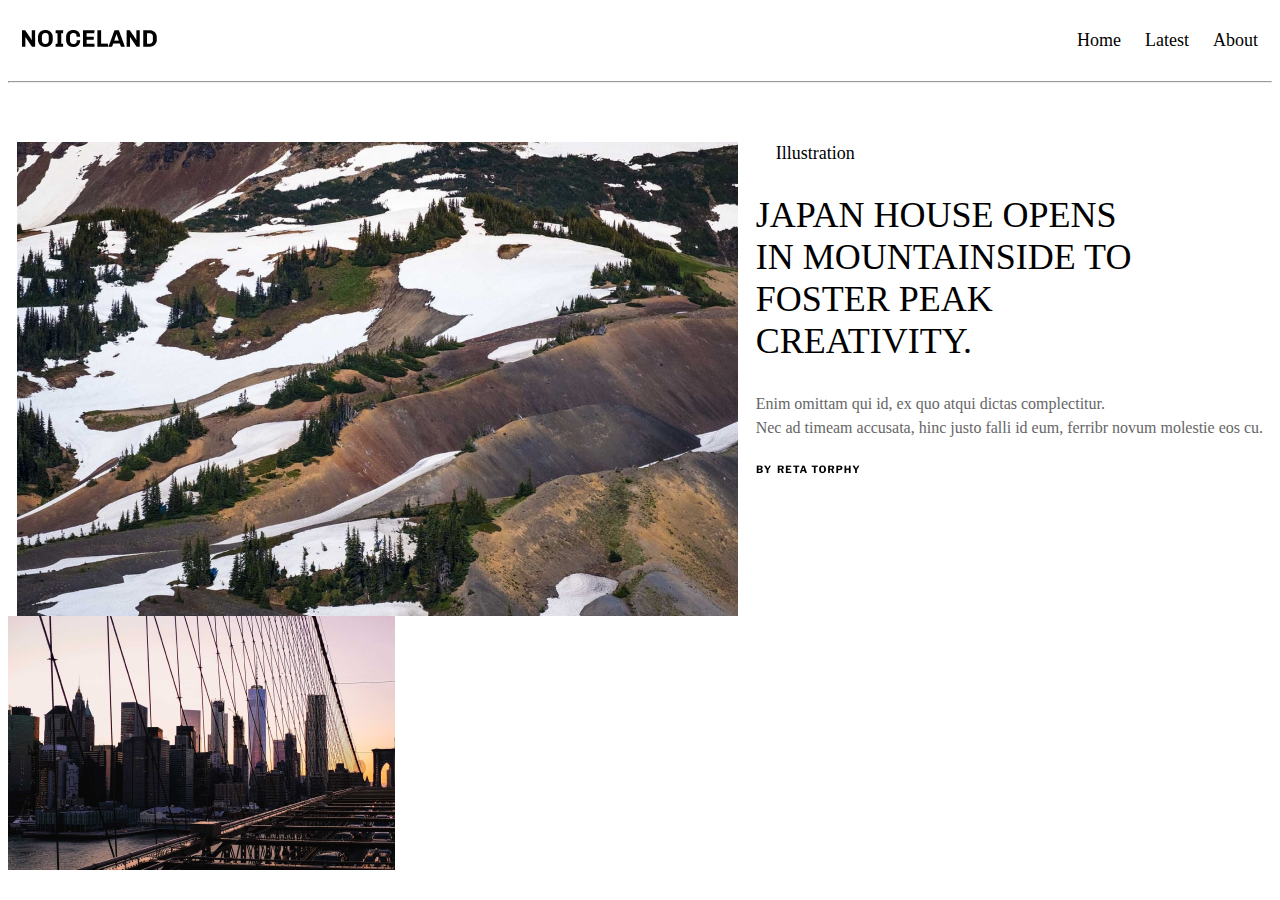
==== index.html/index.html @ 40bdf361 "header dan" ====
<!DOCTYPE html>
<html lang="en">

<head>
    <meta charset="UTF-8">
    <meta http-equiv="X-UA-Compatible" content="IE=edge">
    <meta name="viewport" content="width=device-width, initial-scale=1.0">
    <title>Document</title>
    <link rel="stylesheet" href="../main.CSS/main.CSS">
</head>

<body>
    <header>
        <nav>
            <!-- <h2></h2> -->
            <div class="first_part">
                <div>
                    <div>
                        <img src="./image/logo.png" alt="">
                    </div>
                 </div>
                 <div >
                    <a class="likn" href="#">Home</a>
                    <a class="likn" href="#">Latest</a>
                    <a class="likn" href="#">About</a>
                </div>
            </div>
        </nav>
    </header>
    <hr>
    <main>
        <section>
            <div class="section1">
                <div class="image1">
                    <img src="./image/moutant.png" alt="">
                </div>
                <div class="text1">
                    <a class="likn" href="#">Illustration</a>
                    <h2 class="japan">Japan House opens <br> in mountainside to <br> foster peak <br> creativity.</h2>
                    <h4 class="japan1">Enim omittam qui id, ex quo atqui dictas complectitur. <br> Nec ad timeam accusata, hinc justo falli id eum, ferribr
                          novum molestie eos cu.</h4>
                          <img src="./image/Frame.png" alt="">
                </div>
            </div>
        </section>
        <section>
            <div class="">
                <img src="./image/CITY.png" alt="">
            </div>
            <div class="text">

            </div>
        </section>
    </main>
</body>

</html>
---- main.CSS/main.CSS ----
@import url('https://fonts.googleapis.com/css2?family=Mulish:wght@700&display=swap');

.parent {

    font-family: 'Franklin Gothic Medium', 'Arial Narrow', Arial, sans-serif;
}


.likn {
    margin-left: 20px;
    font-size: 18px;
    color: black;
    text-decoration: none;
}

.japan {
    font-size: 40px;
    font-family: 'Mulish', sans-serif;
}

.first_part {
    margin-bottom: 30px;
    margin-top: 30px;
    gap: 900px;
    display: flex;
    align-items: center;
    justify-content: center;
}

.image1 {
    height: 474px;
}

.text1 {
    margin-top: -130px;
    height: 342px;
    left: 60%;
    right: 0%;
    top: 0px;
}

.section1 {
    margin-top: 59px;
    display: flex;
    align-items: center;
    justify-content: space-around;
}

.japan {
    font-family: 'Tenor Sans';
    font-style: normal;
    font-weight: 400;
    font-size: 36px;
    line-height: 42px;

    text-transform: uppercase;

    color: #000000;

}

.japan1 {
    font-family: 'Source Serif Pro';
    font-style: normal;
    font-weight: 400;
    font-size: 16px;
    line-height: 24px;
    /* or 150% */


    color: #666666;
}
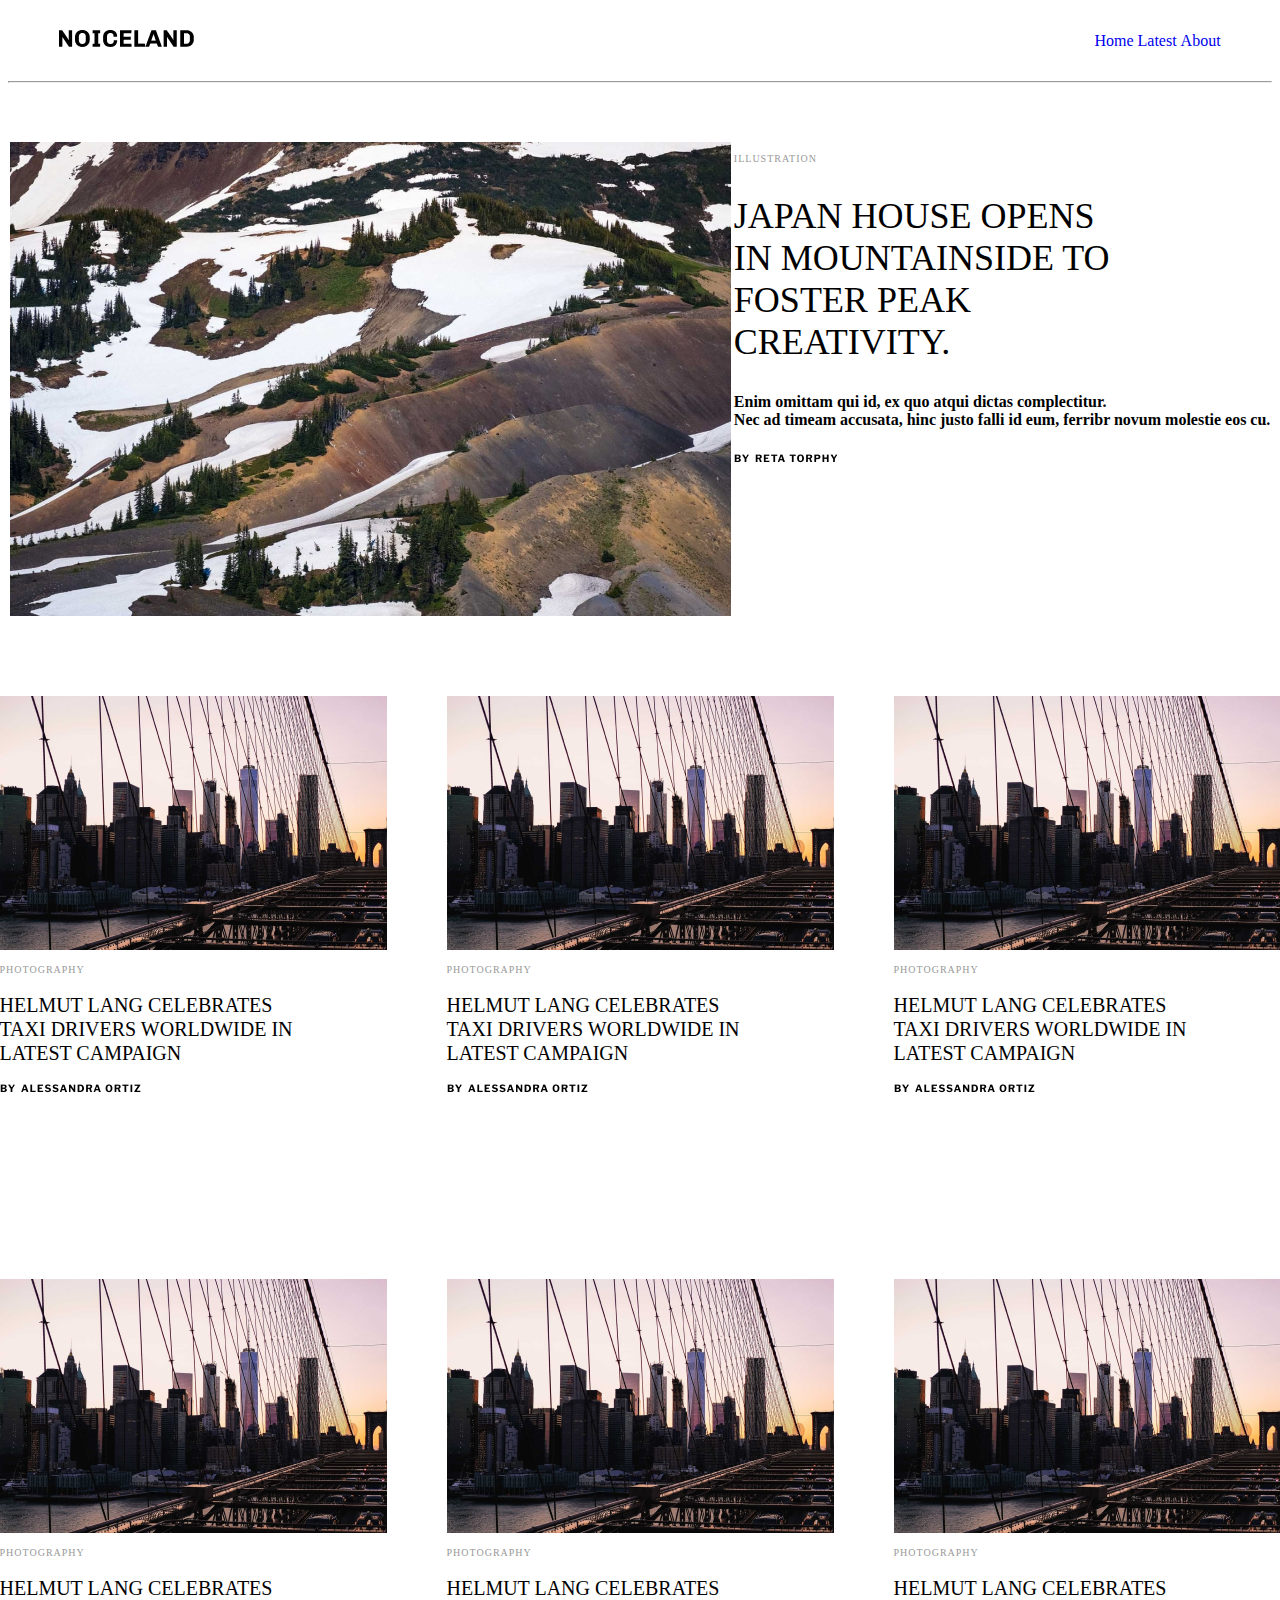
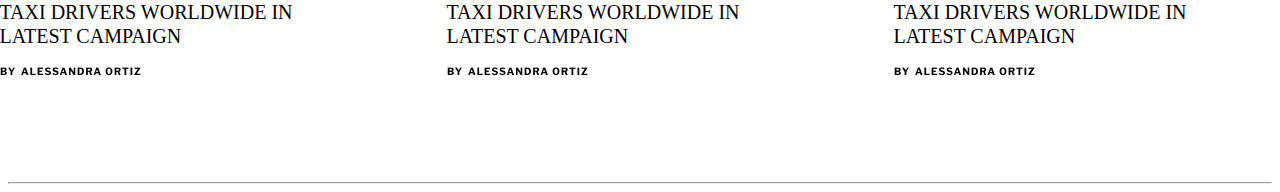
==== commit 1481e4ec: "uy vazifa" ====
--- a/index.html/index.html
+++ b/index.html/index.html
@@ -18,8 +18,8 @@
                     <div>
                         <img src="./image/logo.png" alt="">
                     </div>
-                 </div>
-                 <div >
+                </div>
+                <div>
                     <a class="likn" href="#">Home</a>
                     <a class="likn" href="#">Latest</a>
                     <a class="likn" href="#">About</a>
@@ -35,21 +35,87 @@
                     <img src="./image/moutant.png" alt="">
                 </div>
                 <div class="text1">
-                    <a class="likn" href="#">Illustration</a>
+                    <p class="Photography">Illustration</p>
                     <h2 class="japan">Japan House opens <br> in mountainside to <br> foster peak <br> creativity.</h2>
-                    <h4 class="japan1">Enim omittam qui id, ex quo atqui dictas complectitur. <br> Nec ad timeam accusata, hinc justo falli id eum, ferribr
-                          novum molestie eos cu.</h4>
-                          <img src="./image/Frame.png" alt="">
+                    <h4 class="japan1">Enim omittam qui id, ex quo atqui dictas complectitur. <br> Nec ad timeam
+                        accusata, hinc justo falli id eum, ferribr
+                        novum molestie eos cu.</h4>
+                    <img src="./image/Frame.png" alt="">
                 </div>
             </div>
         </section>
         <section>
-            <div class="">
-                <img src="./image/CITY.png" alt="">
+            <div class="three_in_one">
+                <div class="big_box">
+                    <div class="image2">
+                        <img src="./image/CITY.png" alt="">
+                    </div>
+                    <div class="text">
+                        <p class="Photography">Photography</p>
+                        <h2 class="japan3">Helmut Lang celebrates <br> taxi drivers worldwide in <br> latest campaign
+                        </h2>
+                        <img src="./image/by.png" alt="">
+                    </div>
+                </div>
+                <div class="big_box">
+                    <div class="image2">
+                        <img src="./image/CITY.png" alt="">
+                    </div>
+                    <div class="text">
+                        <p class="Photography">Photography</p>
+                        <h2 class="japan3">Helmut Lang celebrates <br> taxi drivers worldwide in <br> latest campaign
+                        </h2>
+                        <img src="./image/by.png" alt="">
+                    </div>
+                </div>
+                <div class="big_box">
+                    <div class="image2">
+                        <img src="./image/CITY.png" alt="">
+                    </div>
+                    <div class="text">
+                        <p class="Photography">Photography</p>
+                        <h2 class="japan3">Helmut Lang celebrates <br> taxi drivers worldwide in <br> latest campaign
+                        </h2>
+                        <img src="./image/by.png" alt="">
+                    </div>
+                </div>
             </div>
-            <div class="text">
-
+            <div class="three_in_one">
+                <div class="big_box">
+                    <div class="image2">
+                        <img src="./image/CITY.png" alt="">
+                    </div>
+                    <div class="text">
+                        <p class="Photography">Photography</p>
+                        <h2 class="japan3">Helmut Lang celebrates <br> taxi drivers worldwide in <br> latest campaign
+                        </h2>
+                        <img src="./image/by.png" alt="">
+                    </div>
+                </div>
+                <div class="big_box">
+                    <div class="image2">
+                        <img src="./image/CITY.png" alt="">
+                    </div>
+                    <div class="text">
+                        <p class="Photography">Photography</p>
+                        <h2 class="japan3">Helmut Lang celebrates <br> taxi drivers worldwide in <br> latest campaign
+                        </h2>
+                        <img src="./image/by.png" alt="">
+                    </div>
+                </div>
+                <div class="big_box">
+                    <div class="image2">
+                        <img src="./image/CITY.png" alt="">
+                    </div>
+                    <div class="text">
+                        <p class="Photography">Photography</p>
+                        <h2 class="japan3">Helmut Lang celebrates <br> taxi drivers worldwide in <br> latest campaign
+                        </h2>
+                        <img src="./image/by.png" alt="">
+                    </div>
+                </div>
             </div>
+            <hr>
         </section>
     </main>
 </body>
--- a/main.CSS/main.CSS
+++ b/main.CSS/main.CSS
@@ -5,15 +5,14 @@
     font-family: 'Franklin Gothic Medium', 'Arial Narrow', Arial, sans-serif;
 }
 
-
 .likn {
-    margin-left: 20px;
-    font-size: 18px;
-    color: black;
+    justify-content: space-evenly;
     text-decoration: none;
+    font-size: 16px;
 }
 
 .japan {
+
     font-size: 40px;
     font-family: 'Mulish', sans-serif;
 }
@@ -59,14 +58,42 @@
 
 }
 
-.japan1 {
-    font-family: 'Source Serif Pro';
+.japan3 {
+    font-family: 'Tenor Sans';
     font-style: normal;
     font-weight: 400;
-    font-size: 16px;
+    font-size: 20px;
     line-height: 24px;
-    /* or 150% */
+    /* or 120% */
 
+    text-transform: uppercase;
 
-    color: #666666;
+    color: #000000;
+}
+
+.Photography {
+    font-family: 'Libre Franklin';
+    font-style: normal;
+    font-weight: 400;
+    font-size: 10px;
+    line-height: 12px;
+    /* identical to box height, or 120% */
+
+    letter-spacing: 1px;
+    text-transform: uppercase;
+
+    color: #999999;
+
+}
+
+.big_box {
+    margin-top: 80px;
+}
+
+.three_in_one {
+    margin-bottom: 100px;
+    gap: 60px;
+    display: flex;
+    align-items: center;
+    justify-content: center;
 }